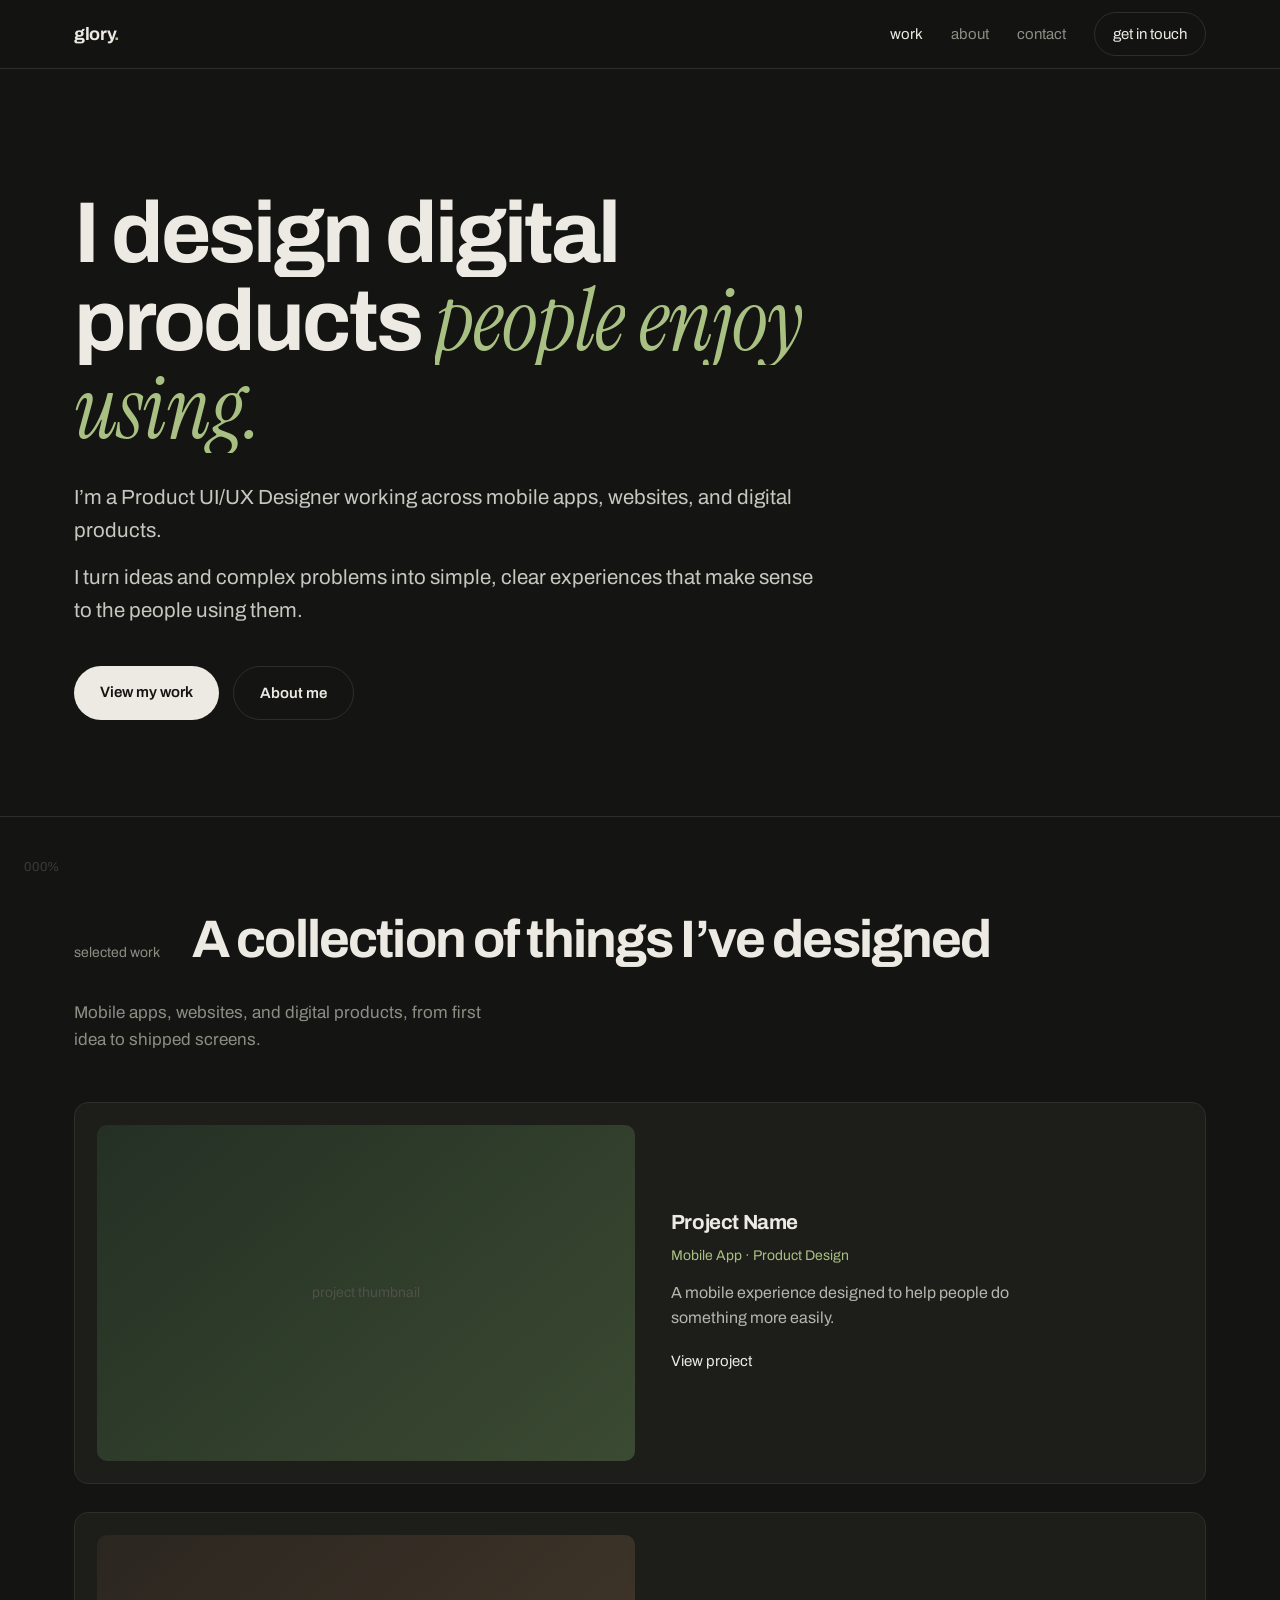
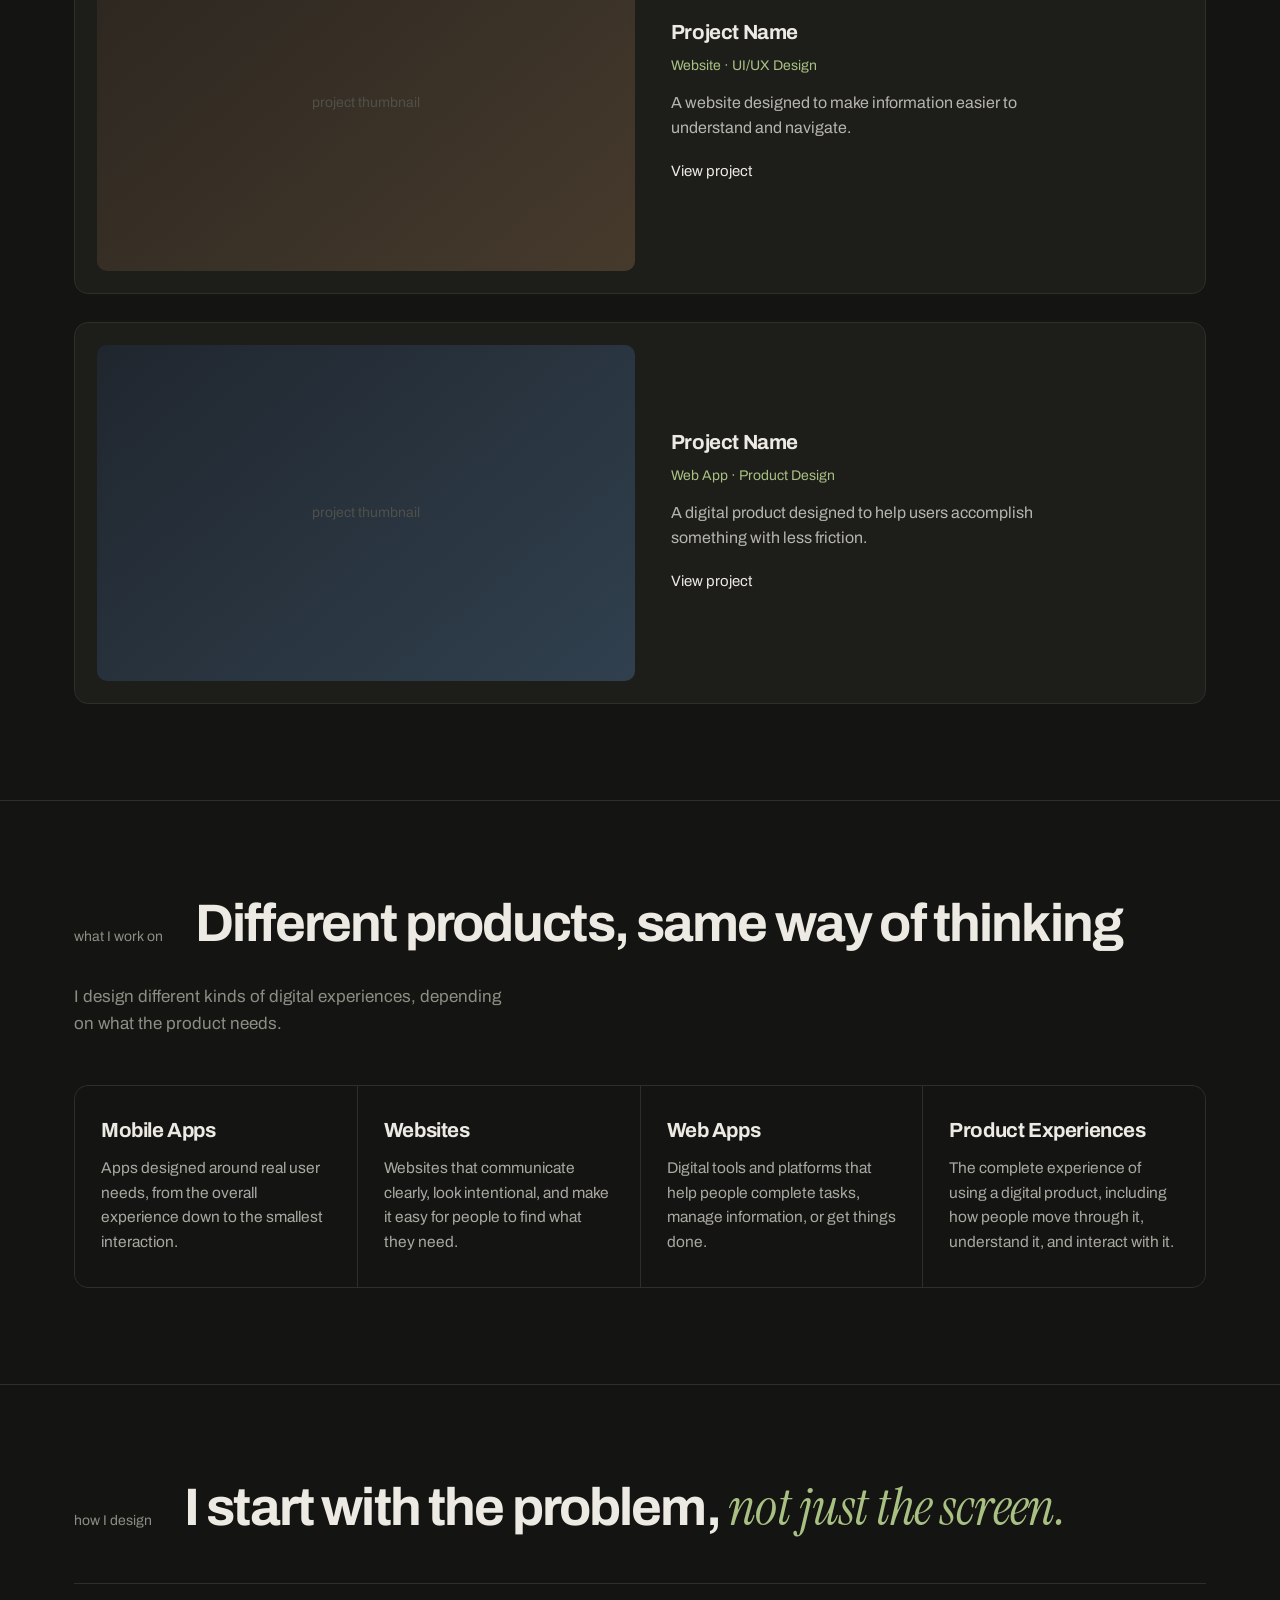
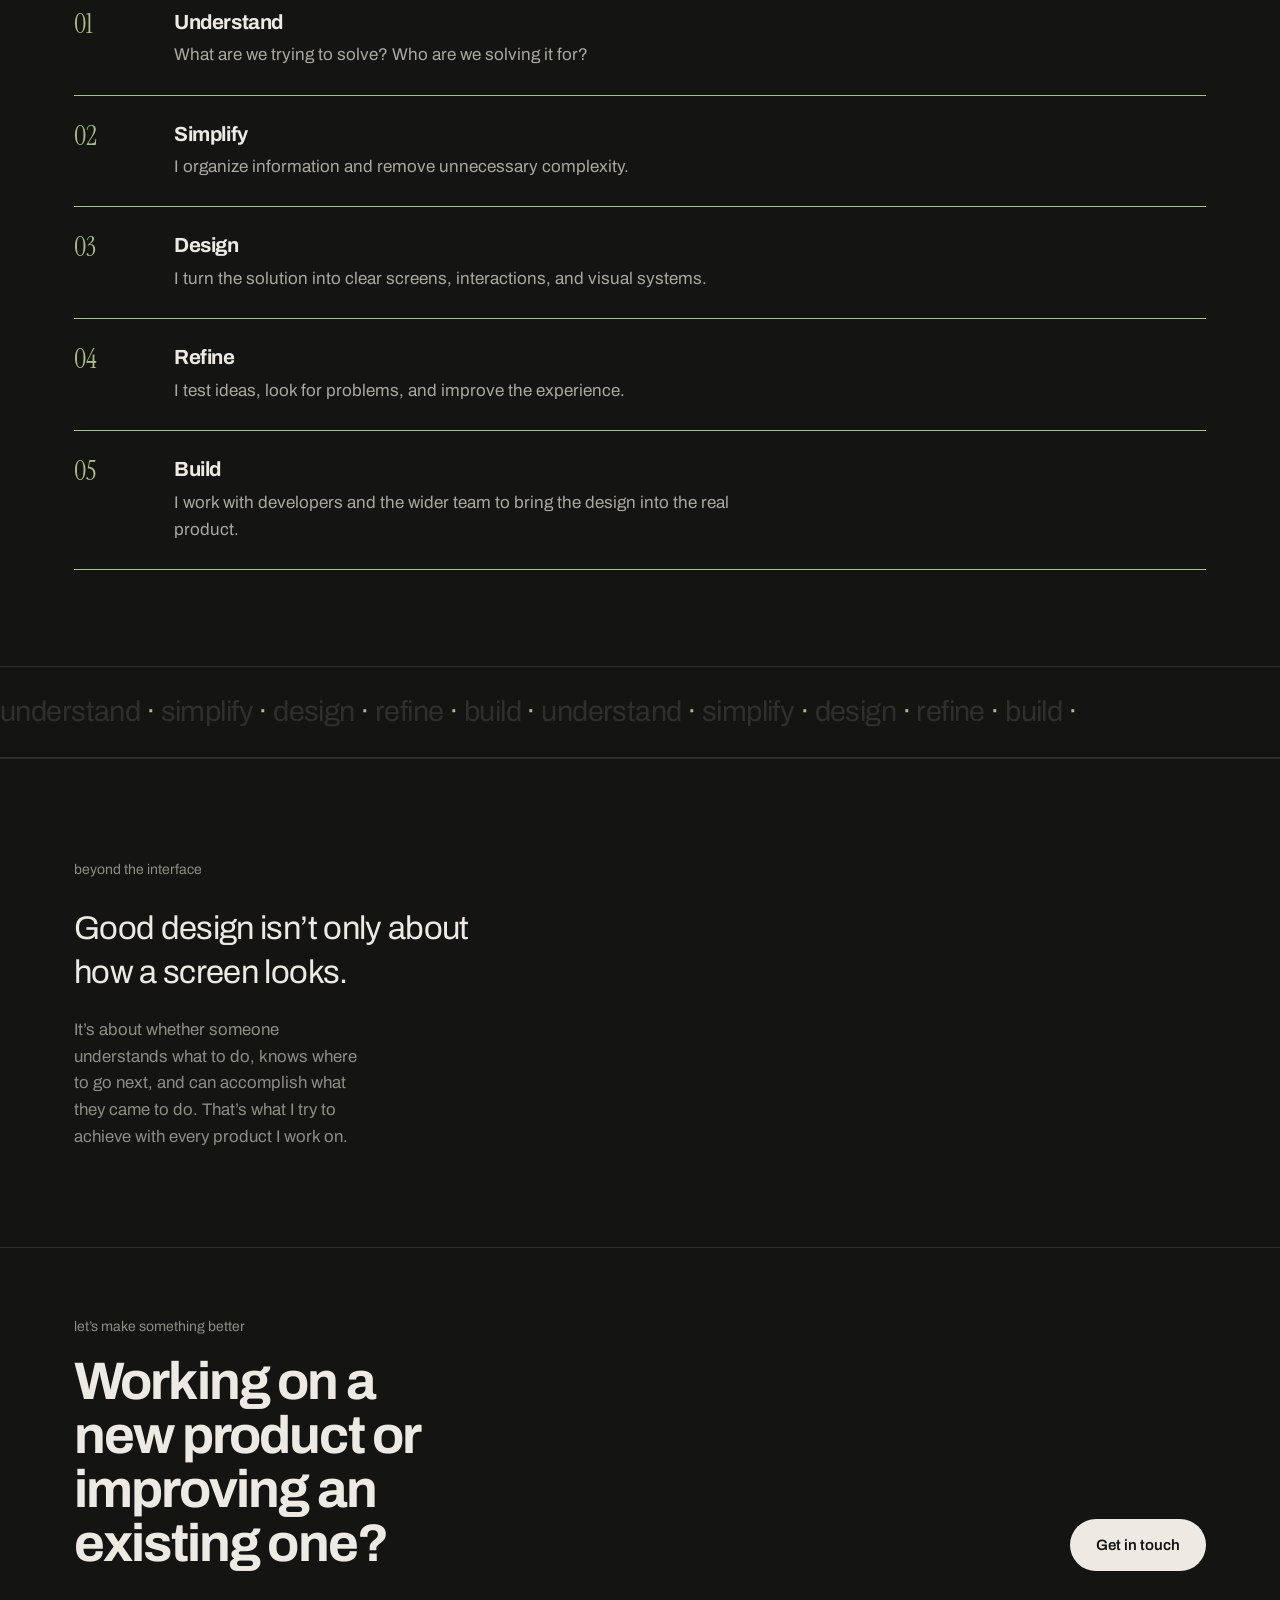
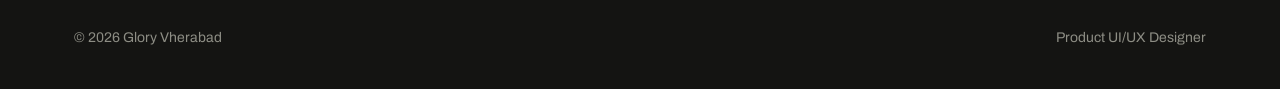
==== index.html @ 781a8ae0 "Draft" ====
<!DOCTYPE html>
<html lang="en">
<head>
<meta charset="utf-8">
<meta name="viewport" content="width=device-width, initial-scale=1">
<title>Glory Vherabad — Product UI/UX Designer</title>
<meta name="description" content="Product UI/UX Designer working across mobile apps, websites, and digital products.">
<link rel="preconnect" href="https://fonts.googleapis.com">
<link rel="preconnect" href="https://fonts.gstatic.com" crossorigin>
<link href="https://fonts.googleapis.com/css2?family=Archivo:wght@400;500;600;700&family=Instrument+Serif:ital@0;1&display=swap" rel="stylesheet">
<link rel="stylesheet" href="styles.css">
</head>
<body>
<div class="progress" id="progress"></div>
<div class="counter" id="counter" aria-hidden="true">000%</div>

<header>
  <div class="wrap nav">
    <a class="logo" href="index.html">glory<span>.</span></a>
    <button class="burger" id="burger" aria-label="Menu">☰</button>
    <nav class="nav-links" id="menu">
      <a href="index.html" aria-current="page">work</a>
      <a href="about.html">about</a>
      <a href="contact.html">contact</a>
      <a class="nav-cta" href="contact.html">get in touch</a>
    </nav>
  </div>
</header>

<main>
  <!-- HERO -->
  <section class="hero">
    <div class="wrap">
      <h1>I design digital products <span class="serif">people enjoy using.</span></h1>
      <p class="lead">I’m a Product UI/UX Designer working across mobile apps, websites, and digital products.</p>
      <p class="lead">I turn ideas and complex problems into simple, clear experiences that make sense to the people using them.</p>
      <div class="btns">
        <a class="btn" href="#work">View my work</a>
        <a class="btn ghost" href="about.html">About me</a>
      </div>
    </div>
  </section>

  <!-- WORK -->
  <section id="work">
    <div class="wrap">
      <div class="sec-head">
        <span class="mark">selected work</span>
        <h2>A collection of things I’ve designed</h2>
        <p>Mobile apps, websites, and digital products, from first idea to shipped screens.</p>
      </div>

      <div class="work">
        <article class="card">
          <div class="thumb one">project thumbnail</div>
          <div class="card-body">
            <h3>Project Name</h3>
            <div class="meta">Mobile App · Product Design</div>
            <p>A mobile experience designed to help people do something more easily.</p>
            <a class="more" href="#">View project</a>
          </div>
        </article>

        <article class="card">
          <div class="thumb two">project thumbnail</div>
          <div class="card-body">
            <h3>Project Name</h3>
            <div class="meta">Website · UI/UX Design</div>
            <p>A website designed to make information easier to understand and navigate.</p>
            <a class="more" href="#">View project</a>
          </div>
        </article>

        <article class="card">
          <div class="thumb three">project thumbnail</div>
          <div class="card-body">
            <h3>Project Name</h3>
            <div class="meta">Web App · Product Design</div>
            <p>A digital product designed to help users accomplish something with less friction.</p>
            <a class="more" href="#">View project</a>
          </div>
        </article>
      </div>
    </div>
  </section>

  <!-- WHAT I WORK ON -->
  <section>
    <div class="wrap">
      <div class="sec-head">
        <span class="mark">what I work on</span>
        <h2>Different products, same way of thinking</h2>
        <p>I design different kinds of digital experiences, depending on what the product needs.</p>
      </div>
      <div class="grid-4">
        <div class="cell">
          <h3>Mobile Apps</h3>
          <p>Apps designed around real user needs, from the overall experience down to the smallest interaction.</p>
        </div>
        <div class="cell">
          <h3>Websites</h3>
          <p>Websites that communicate clearly, look intentional, and make it easy for people to find what they need.</p>
        </div>
        <div class="cell">
          <h3>Web Apps</h3>
          <p>Digital tools and platforms that help people complete tasks, manage information, or get things done.</p>
        </div>
        <div class="cell">
          <h3>Product Experiences</h3>
          <p>The complete experience of using a digital product, including how people move through it, understand it, and interact with it.</p>
        </div>
      </div>
    </div>
  </section>

  <!-- PROCESS -->
  <section>
    <div class="wrap">
      <div class="sec-head">
        <span class="mark">how I design</span>
        <h2>I start with the problem, <span class="serif">not just the screen.</span></h2>
      </div>
      <div class="steps">
        <div class="step">
          <div class="n">01</div>
          <div><h3>Understand</h3><p>What are we trying to solve? Who are we solving it for?</p></div>
        </div>
        <div class="step">
          <div class="n">02</div>
          <div><h3>Simplify</h3><p>I organize information and remove unnecessary complexity.</p></div>
        </div>
        <div class="step">
          <div class="n">03</div>
          <div><h3>Design</h3><p>I turn the solution into clear screens, interactions, and visual systems.</p></div>
        </div>
        <div class="step">
          <div class="n">04</div>
          <div><h3>Refine</h3><p>I test ideas, look for problems, and improve the experience.</p></div>
        </div>
        <div class="step">
          <div class="n">05</div>
          <div><h3>Build</h3><p>I work with developers and the wider team to bring the design into the real product.</p></div>
        </div>
      </div>
    </div>
  </section>

  <div class="marquee" aria-hidden="true">
    <div>understand <span>·</span> simplify <span>·</span> design <span>·</span> refine <span>·</span> build <span>·</span> understand <span>·</span> simplify <span>·</span> design <span>·</span> refine <span>·</span> build <span>·</span> </div>
  </div>

  <!-- STATEMENT -->
  <section class="statement">
    <div class="wrap">
      <span class="mark">beyond the interface</span>
      <p style="margin-top:24px">Good design isn’t only about how a screen looks.</p>
      <p class="dim" style="font-size:1.05rem;line-height:1.6;letter-spacing:0">It’s about whether someone understands what to do, knows where to go next, and can accomplish what they came to do. That’s what I try to achieve with every product I work on.</p>
    </div>
  </section>
</main>

<footer>
  <div class="wrap">
    <div class="foot-top">
      <div>
        <span class="mark">let’s make something better</span>
        <h2 style="margin-top:16px">Working on a new product or improving an existing one?</h2>
      </div>
      <a class="btn" href="contact.html">Get in touch</a>
    </div>
    <div class="foot-bottom">
      <span>© <span id="yr"></span> Glory Vherabad</span>
      <span>Product UI/UX Designer</span>
    </div>
  </div>
</footer>

<script src="script.js"></script>
</body>
</html>
---- styles.css ----
/* ===== Glory Vherabad — portfolio ===== */
:root{
  --ink:#141412;
  --ink-2:#1d1d1a;
  --line:#2e2e2a;
  --paper:#ECEAE3;
  --muted:#8d8d84;
  --matcha:#A9C083;
  --crema:#C9A27A;
  --max:1180px;
  --r:14px;
}

*{box-sizing:border-box;margin:0;padding:0}
html{scroll-behavior:smooth}
body{
  background:var(--ink);
  color:var(--paper);
  font-family:"Archivo",system-ui,-apple-system,sans-serif;
  font-size:17px;
  line-height:1.6;
  -webkit-font-smoothing:antialiased;
  overflow-x:hidden;
}
a{color:inherit;text-decoration:none}
img{max-width:100%;display:block}
::selection{background:var(--matcha);color:var(--ink)}

.wrap{width:100%;max-width:var(--max);margin:0 auto;padding:0 24px}

/* ---- progress bar ---- */
.progress{position:fixed;top:0;left:0;height:2px;width:0;background:var(--matcha);z-index:120}

/* ---- header ---- */
header{
  position:sticky;top:0;z-index:100;
  backdrop-filter:blur(14px);
  background:rgba(20,20,18,.78);
  border-bottom:1px solid var(--line);
}
.nav{display:flex;align-items:center;justify-content:space-between;height:68px}
.logo{font-weight:700;letter-spacing:-.02em;font-size:18px}
.logo span{color:var(--matcha)}
.nav-links{display:flex;align-items:center;gap:28px;font-size:15px;color:var(--muted)}
.nav-links a{transition:color .2s}
.nav-links a:hover,.nav-links a[aria-current="page"]{color:var(--paper)}
.nav-cta{
  border:1px solid var(--line);border-radius:999px;padding:9px 18px;
  color:var(--paper);transition:background .2s,border-color .2s
}
.nav-cta:hover{background:var(--matcha);border-color:var(--matcha);color:var(--ink)}
.burger{display:none;background:none;border:0;color:var(--paper);font-size:22px;cursor:pointer}

/* ---- type ---- */
h1,h2,h3{font-weight:700;letter-spacing:-.035em;line-height:1.02}
h1{font-size:clamp(2.6rem,7.4vw,5.4rem)}
h2{font-size:clamp(2rem,4.6vw,3.3rem)}
h3{font-size:1.28rem;letter-spacing:-.02em;line-height:1.25}
.serif{font-family:"Instrument Serif",Georgia,serif;font-style:italic;font-weight:400;letter-spacing:-.01em;color:var(--matcha)}
.lead{font-size:clamp(1.05rem,1.9vw,1.28rem);color:#c8c7bf;max-width:62ch}
.tag{font-size:14px;color:var(--muted)}

/* ---- sections ---- */
section{padding:96px 0;border-top:1px solid var(--line)}
section:first-of-type{border-top:0}
.sec-head{display:flex;gap:32px;align-items:baseline;flex-wrap:wrap;margin-bottom:48px}
.sec-head p{color:var(--muted);max-width:44ch}
.mark{color:var(--muted);font-size:14px;flex:0 0 auto}

/* ---- hero ---- */
.hero{padding:120px 0 96px}
.hero h1{max-width:16ch}
.hero .lead{margin-top:28px}
.hero .lead + .lead{margin-top:14px}
.btns{display:flex;gap:14px;flex-wrap:wrap;margin-top:40px}
.btn{
  display:inline-block;padding:14px 26px;border-radius:999px;
  background:var(--paper);color:var(--ink);font-weight:600;font-size:15px;
  transition:transform .18s,background .2s
}
.btn:hover{transform:translateY(-2px);background:var(--matcha)}
.btn.ghost{background:transparent;color:var(--paper);border:1px solid var(--line)}
.btn.ghost:hover{border-color:var(--paper);background:transparent}

/* ---- work ---- */
.work{display:grid;gap:28px}
.card{
  display:grid;grid-template-columns:minmax(0,1.05fr) minmax(0,1fr);
  gap:36px;align-items:center;
  border:1px solid var(--line);border-radius:var(--r);
  padding:22px;background:var(--ink-2);
  transition:border-color .25s
}
.card:hover{border-color:#494941}
.thumb{
  aspect-ratio:16/10;border-radius:10px;overflow:hidden;
  background:linear-gradient(135deg,#232320,#31312b);
  display:flex;align-items:center;justify-content:center;
  color:#50504a;font-size:14px;position:relative
}
.thumb.one{background:linear-gradient(140deg,#243024,#3b4a32)}
.thumb.two{background:linear-gradient(140deg,#2b2620,#463a2c)}
.thumb.three{background:linear-gradient(140deg,#20262e,#30404e)}
.card-body{padding:8px 10px 8px 0}
.meta{color:var(--matcha);font-size:14px;margin:10px 0 12px}
.card-body p{color:#b6b5ad;font-size:16px;max-width:46ch}
.more{display:inline-block;margin-top:18px;font-size:15px;border-bottom:1px solid var(--line);padding-bottom:3px}
.more:hover{border-color:var(--matcha);color:var(--matcha)}

/* ---- grid of services ---- */
.grid-4{display:grid;grid-template-columns:repeat(4,1fr);gap:1px;background:var(--line);border:1px solid var(--line);border-radius:var(--r);overflow:hidden}
.cell{background:var(--ink);padding:32px 26px}
.cell h3{margin-bottom:12px}
.cell p{color:#a9a8a0;font-size:15.5px}

/* ---- process ---- */
.steps{border-top:1px solid var(--line)}
.step{display:grid;grid-template-columns:76px 1fr;gap:24px;padding:26px 0;border-bottom:1px solid var(--line);align-items:start}
.step .n{font-family:"Instrument Serif",serif;font-size:1.7rem;color:var(--matcha);line-height:1}
.step p{color:#a9a8a0;margin-top:6px;max-width:58ch}

/* ---- statement ---- */
.statement p{font-size:clamp(1.3rem,3vw,2.05rem);line-height:1.35;letter-spacing:-.02em;max-width:22ch}
.statement .dim{color:var(--muted);max-width:30ch;margin-top:22px}

/* ---- marquee ---- */
.marquee{overflow:hidden;border-top:1px solid var(--line);border-bottom:1px solid var(--line);padding:22px 0;white-space:nowrap}
.marquee div{display:inline-block;animation:slide 26s linear infinite;font-size:clamp(1.1rem,2.6vw,1.8rem);letter-spacing:-.02em;color:#2f2f2b}
.marquee span{color:var(--matcha)}
@keyframes slide{to{transform:translateX(-50%)}}

/* ---- story ---- */
.story{display:grid;grid-template-columns:minmax(0,.85fr) minmax(0,1.15fr);gap:56px}
.story p{color:#b6b5ad;margin-bottom:18px;max-width:62ch}

/* ---- contact / form ---- */
.form{display:grid;gap:18px;max-width:560px}
label{display:block;font-size:14px;color:var(--muted);margin-bottom:8px}
input,textarea{
  width:100%;background:var(--ink-2);border:1px solid var(--line);border-radius:10px;
  padding:14px 16px;color:var(--paper);font:inherit;font-size:16px;transition:border-color .2s
}
input:focus,textarea:focus{outline:none;border-color:var(--matcha)}
textarea{min-height:150px;resize:vertical}
.form .btn{border:0;cursor:pointer;justify-self:start;font-family:inherit}
.note{font-size:14px;color:var(--muted)}
.status{font-size:15px;color:var(--matcha);min-height:22px}
.contact-split{display:grid;grid-template-columns:minmax(0,1fr) minmax(0,1fr);gap:56px;align-items:start}
.links{display:grid;gap:14px;margin-top:26px}
.links a{border-bottom:1px solid var(--line);padding-bottom:10px;color:#c8c7bf}
.links a:hover{color:var(--matcha)}

/* ---- footer ---- */
footer{border-top:1px solid var(--line);padding:64px 0 40px}
.foot-top{display:flex;justify-content:space-between;gap:32px;flex-wrap:wrap;align-items:flex-end}
.foot-top h2{max-width:12ch}
.foot-bottom{display:flex;justify-content:space-between;gap:20px;flex-wrap:wrap;margin-top:56px;color:var(--muted);font-size:14px}

/* ---- responsive ---- */
@media(max-width:900px){
  .grid-4{grid-template-columns:repeat(2,1fr)}
  .card{grid-template-columns:1fr;gap:20px}
  .story,.contact-split{grid-template-columns:1fr;gap:32px}
}
@media(max-width:680px){
  section{padding:72px 0}
  .hero{padding:80px 0 64px}
  .grid-4{grid-template-columns:1fr}
  .burger{display:block}
  .nav-links{
    position:absolute;top:68px;left:0;right:0;display:none;flex-direction:column;
    align-items:flex-start;gap:0;background:var(--ink);border-bottom:1px solid var(--line)
  }
  .nav-links.open{display:flex}
  .nav-links a{width:100%;padding:16px 24px;border-top:1px solid var(--line)}
  .nav-cta{border:0;border-radius:0}
  .step{grid-template-columns:52px 1fr;gap:14px}
}
@media(prefers-reduced-motion:reduce){
  *{animation:none!important;transition:none!important}
  html{scroll-behavior:auto}
}

/* ===== MOTION ===== */

/* scroll percentage counter (bottom-left, like the reference) */
.counter{
  position:fixed;left:24px;bottom:22px;z-index:110;
  font-size:13px;letter-spacing:.06em;color:#3b3b36;
  font-variant-numeric:tabular-nums;pointer-events:none;
  transition:color .3s
}
.counter.lit{color:var(--matcha)}

/* page-load sequence */
.rise{opacity:0;transform:translateY(18px)}
.loaded .rise{
  opacity:1;transform:none;
  transition:opacity .7s cubic-bezier(.2,.7,.2,1),transform .7s cubic-bezier(.2,.7,.2,1)
}
.loaded .rise:nth-child(1){transition-delay:.05s}
.loaded .rise:nth-child(2){transition-delay:.14s}
.loaded .rise:nth-child(3){transition-delay:.23s}
.loaded .rise:nth-child(4){transition-delay:.32s}
.loaded .rise:nth-child(5){transition-delay:.41s}

/* headline word reveal */
.hero h1 .w{display:inline-block;overflow:hidden;vertical-align:bottom}
.hero h1 .w i{display:inline-block;font-style:inherit;transform:translateY(105%);transition:transform .8s cubic-bezier(.2,.75,.2,1)}
.loaded .hero h1 .w i{transform:none}

/* scroll reveals */
.reveal{opacity:0;transform:translateY(22px);transition:opacity .65s ease,transform .65s cubic-bezier(.2,.7,.2,1)}
.reveal.in{opacity:1;transform:none}
.work .card.reveal:nth-child(2){transition-delay:.08s}
.work .card.reveal:nth-child(3){transition-delay:.16s}
.grid-4 .cell.reveal:nth-child(2){transition-delay:.07s}
.grid-4 .cell.reveal:nth-child(3){transition-delay:.14s}
.grid-4 .cell.reveal:nth-child(4){transition-delay:.21s}

/* step rows: line draw + number lift */
.step{position:relative;transition:padding-left .35s ease}
.step::after{
  content:"";position:absolute;left:0;bottom:-1px;height:1px;width:0;
  background:var(--matcha);transition:width .9s cubic-bezier(.2,.7,.2,1)
}
.step.in::after{width:100%}
.step .n{transition:transform .4s ease,color .3s ease}
.step:hover{padding-left:10px}
.step:hover .n{transform:translateY(-3px)}

/* thumbnails: slow drift + hover zoom */
.thumb{transition:transform .6s cubic-bezier(.2,.7,.2,1)}
.card:hover .thumb{transform:scale(1.02)}
.thumb::after{
  content:"";position:absolute;inset:0;
  background:radial-gradient(120% 90% at 20% 10%,rgba(169,192,131,.16),transparent 60%);
  opacity:0;transition:opacity .5s
}
.card:hover .thumb::after{opacity:1}

/* link underline sweep */
.more{position:relative;border-bottom:0}
.more::after{
  content:"";position:absolute;left:0;bottom:-3px;height:1px;width:100%;
  background:var(--matcha);transform:scaleX(0);transform-origin:right;
  transition:transform .45s cubic-bezier(.2,.7,.2,1)
}
.more:hover::after{transform:scaleX(1);transform-origin:left}

/* marquee reacts to scroll direction */
.marquee div{will-change:transform}

/* statement lines fade in one by one */
.statement .line{opacity:0;transform:translateY(14px);transition:opacity .7s ease,transform .7s ease}
.statement .line.in{opacity:1;transform:none}
.statement .line:nth-child(2){transition-delay:.15s}

/* focus visibility kept intact */
a:focus-visible,button:focus-visible,input:focus-visible,textarea:focus-visible{
  outline:2px solid var(--matcha);outline-offset:3px
}

@media(prefers-reduced-motion:reduce){
  .rise,.reveal,.statement .line{opacity:1!important;transform:none!important}
  .hero h1 .w i{transform:none!important}
  .step::after{width:100%!important}
  .counter{display:none}
}
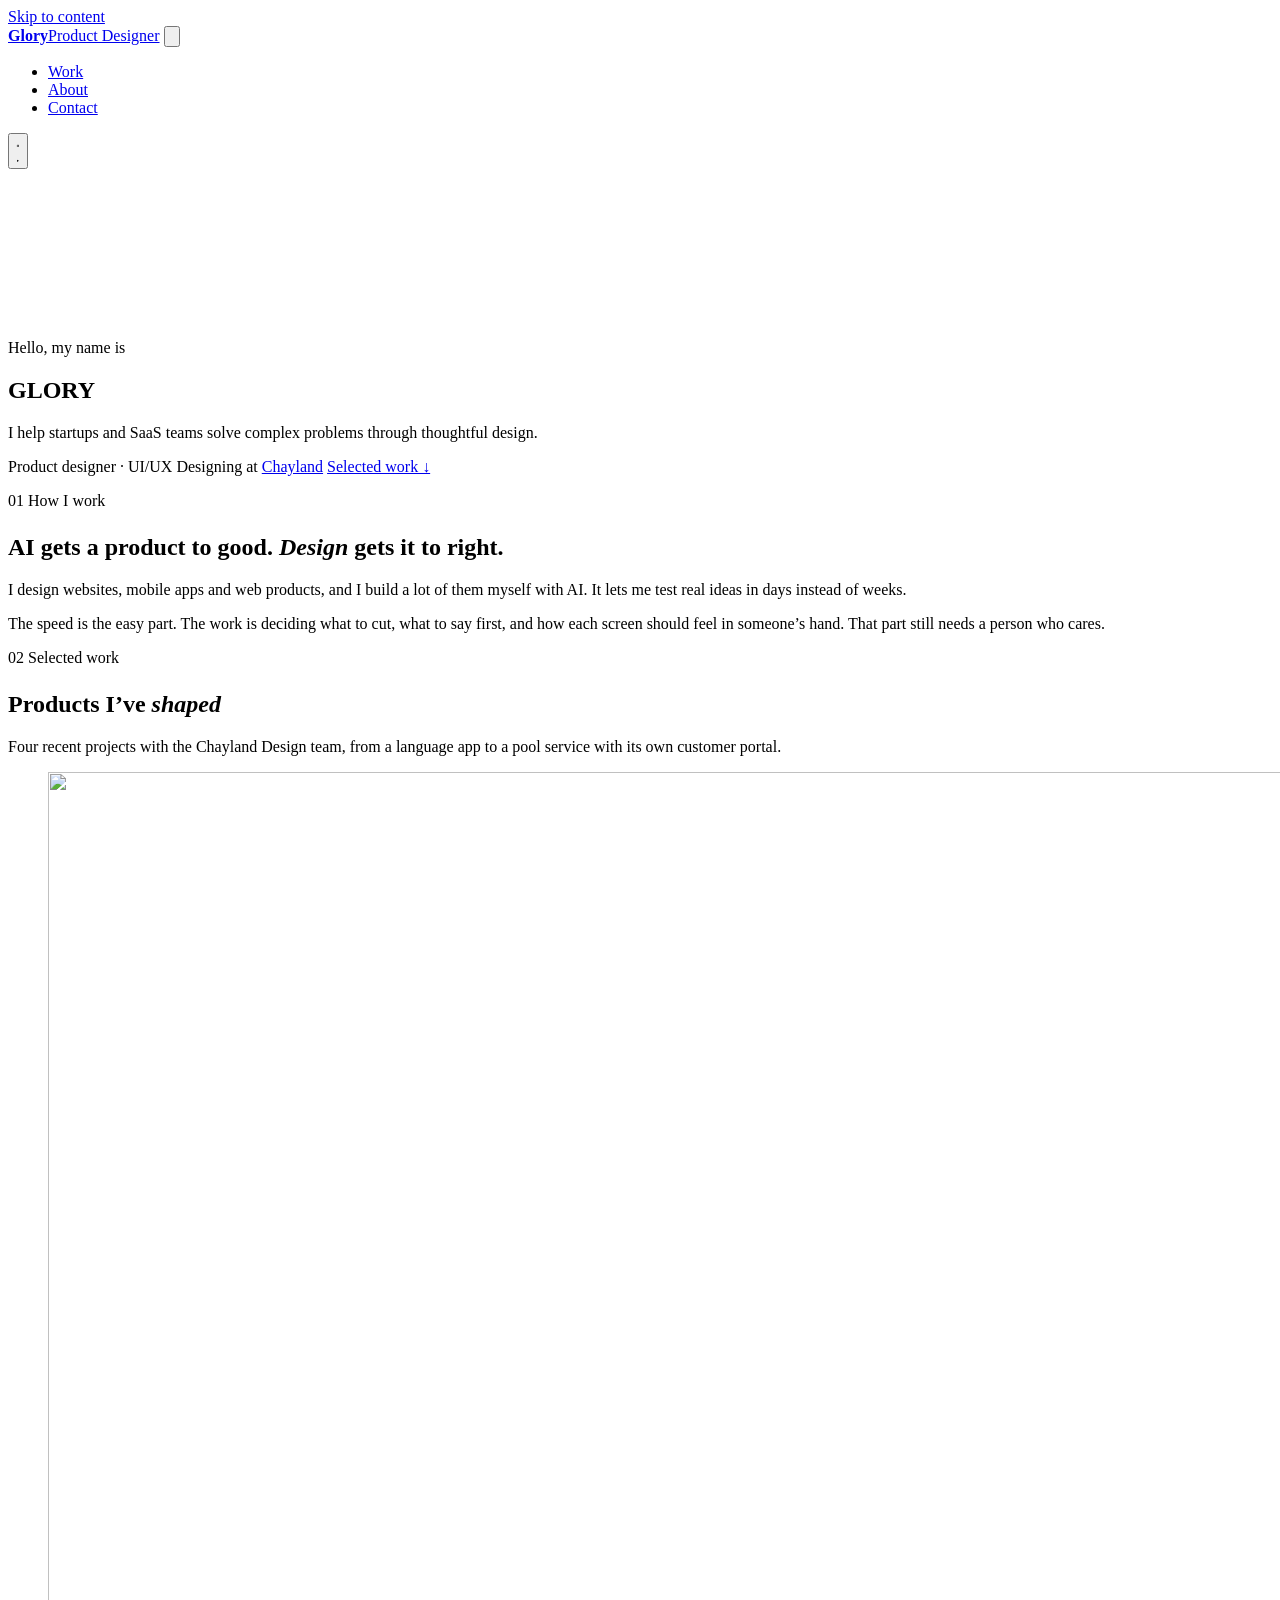
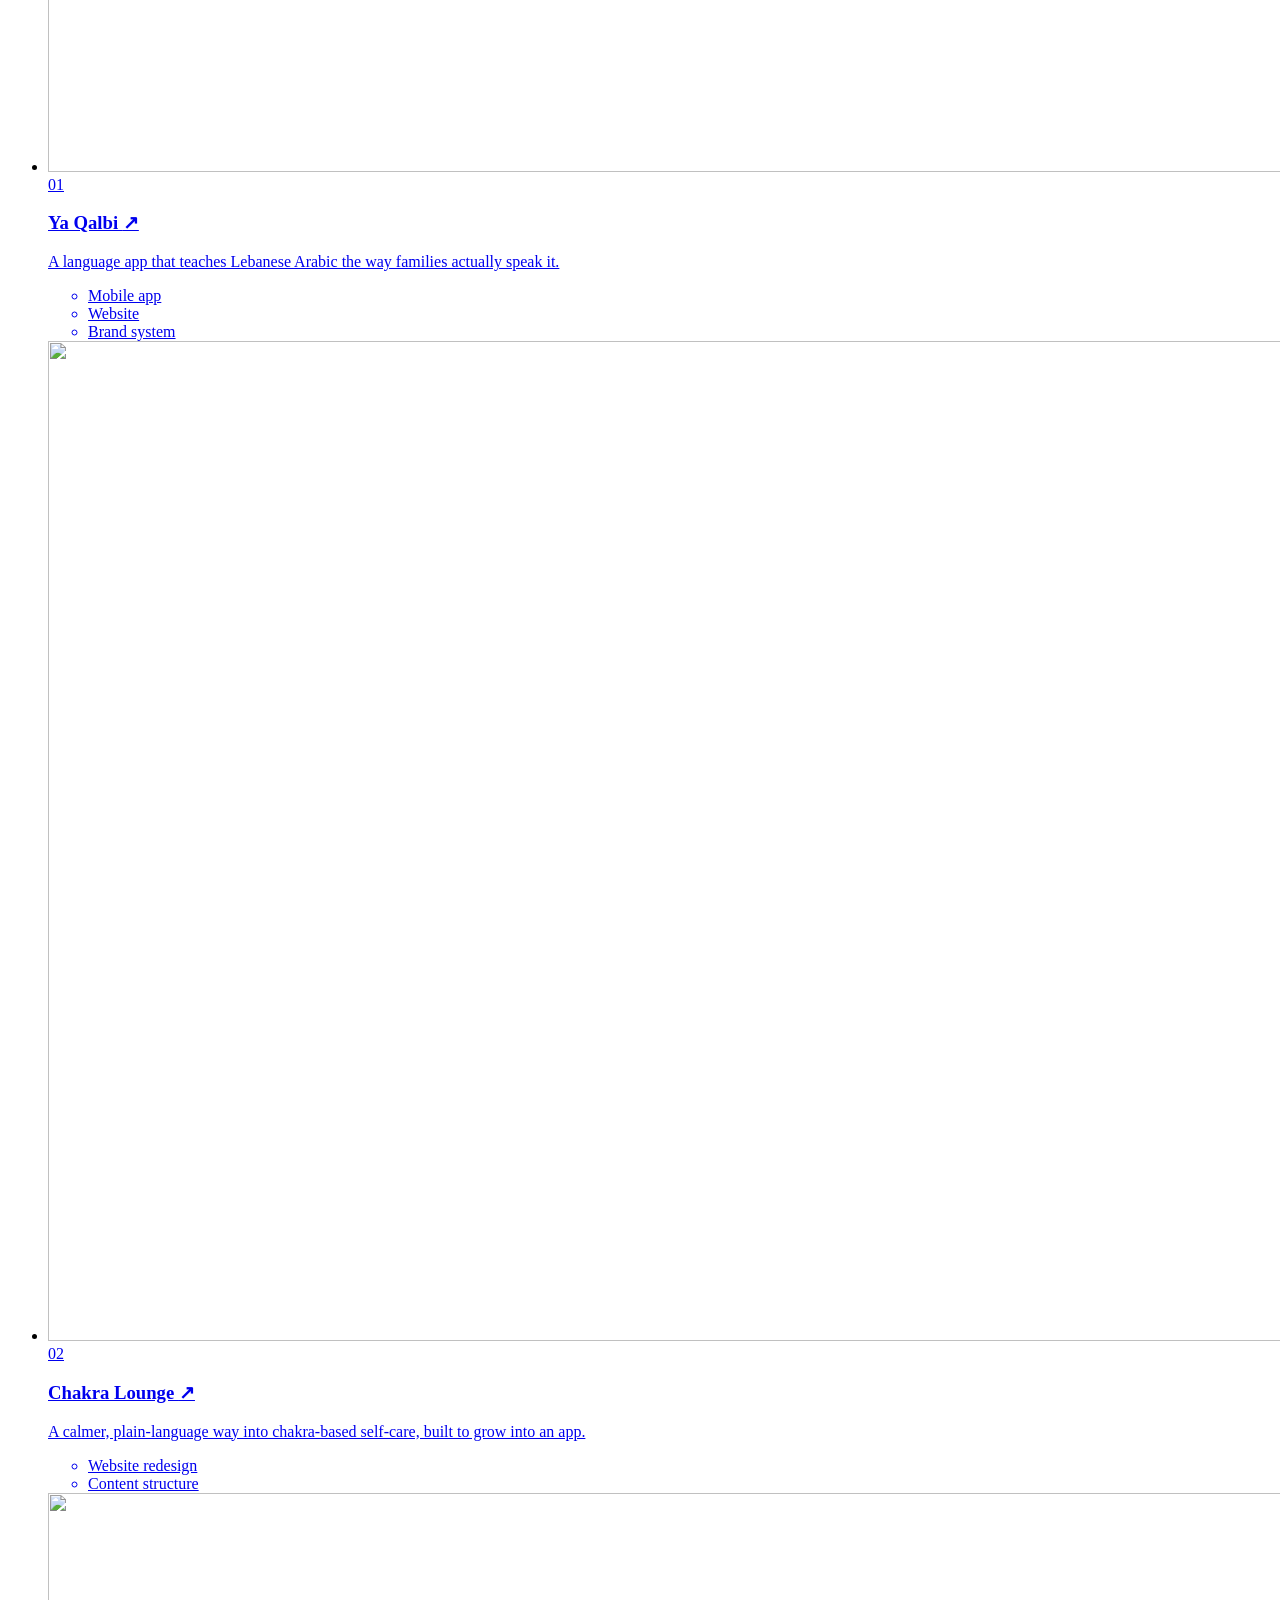
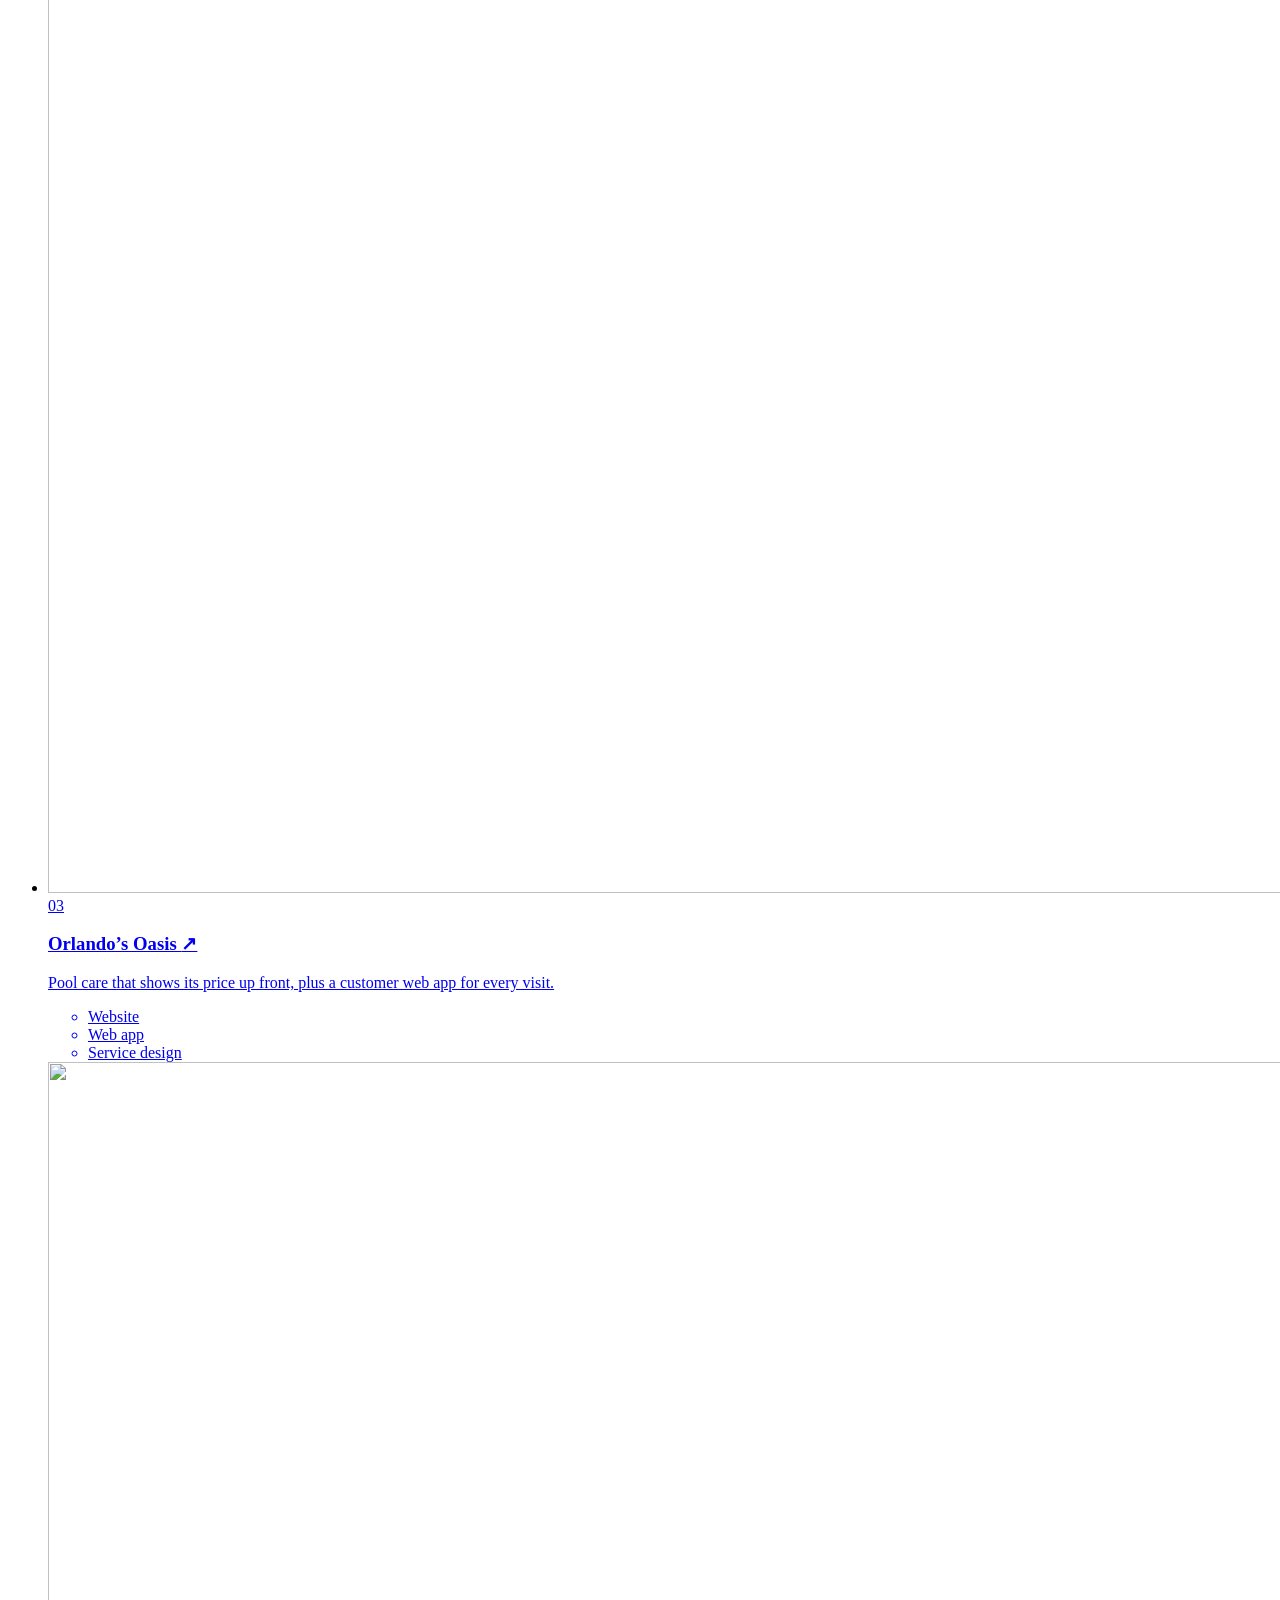
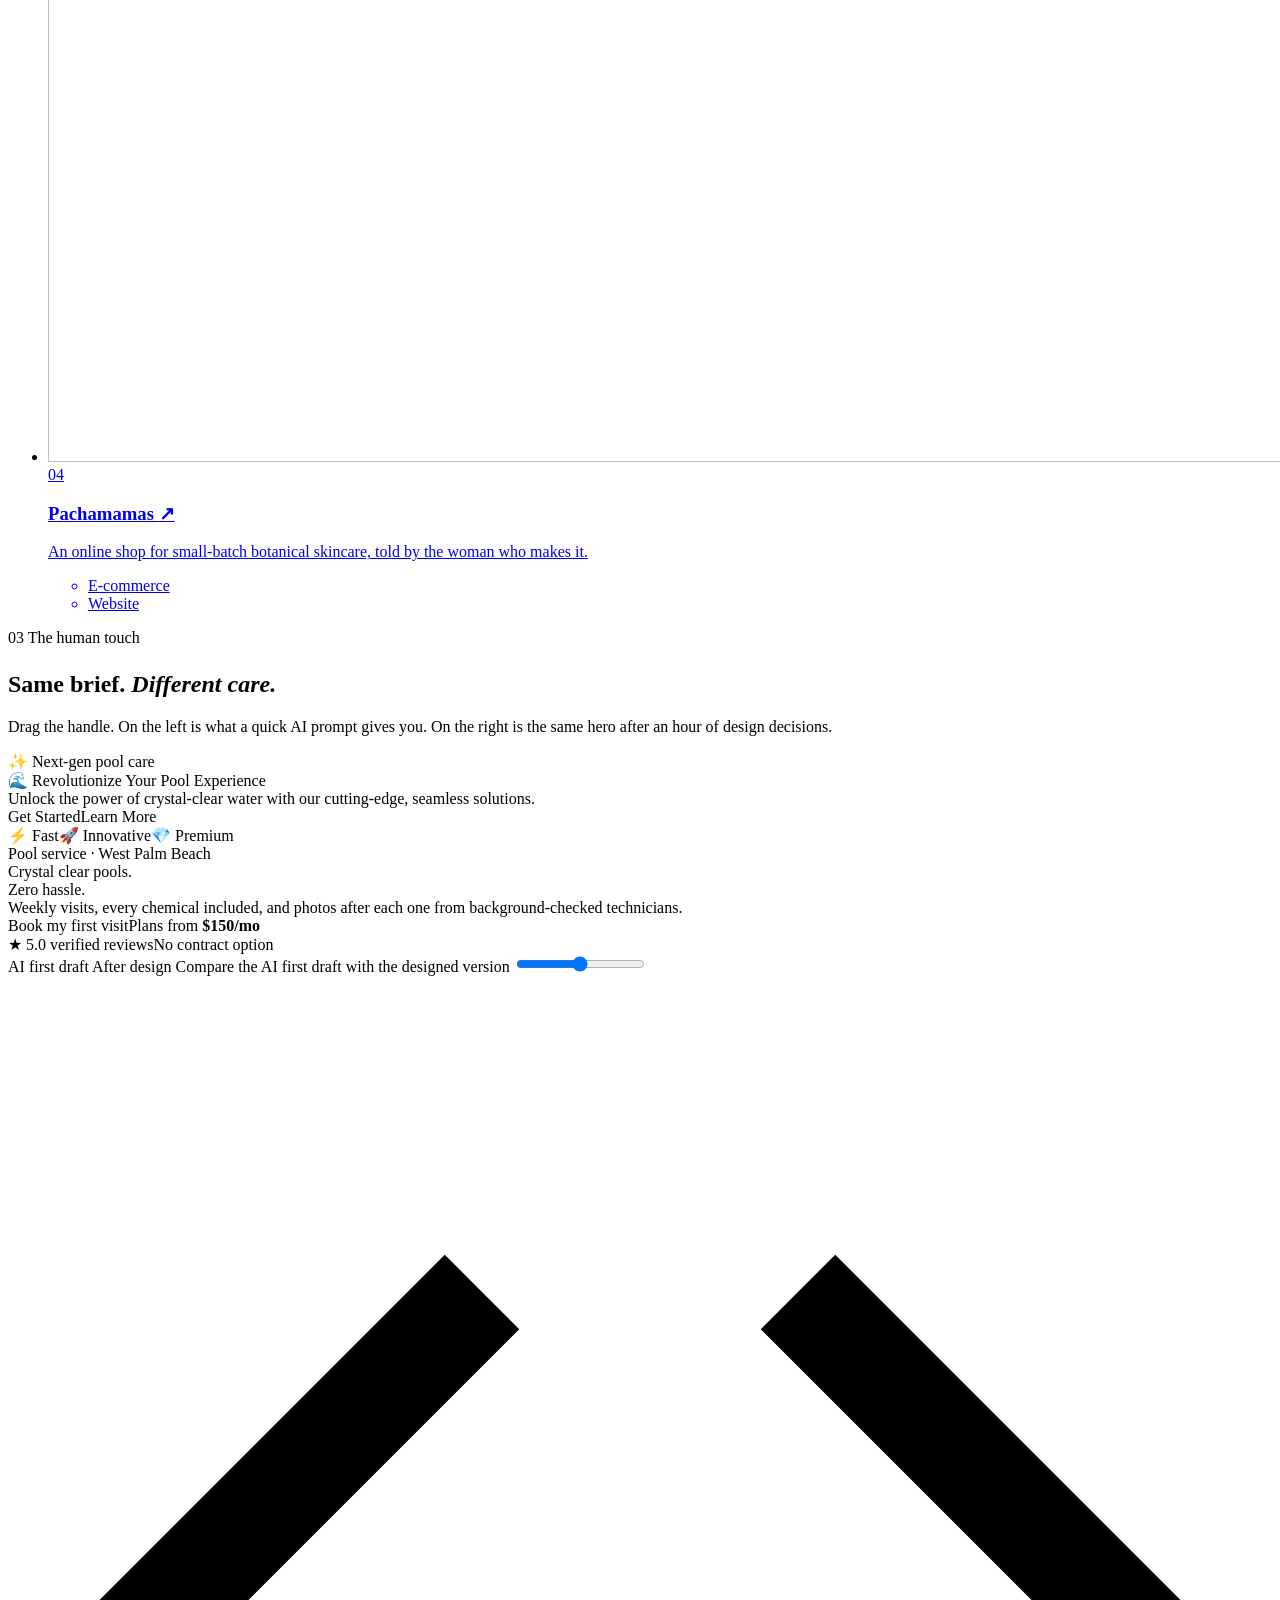
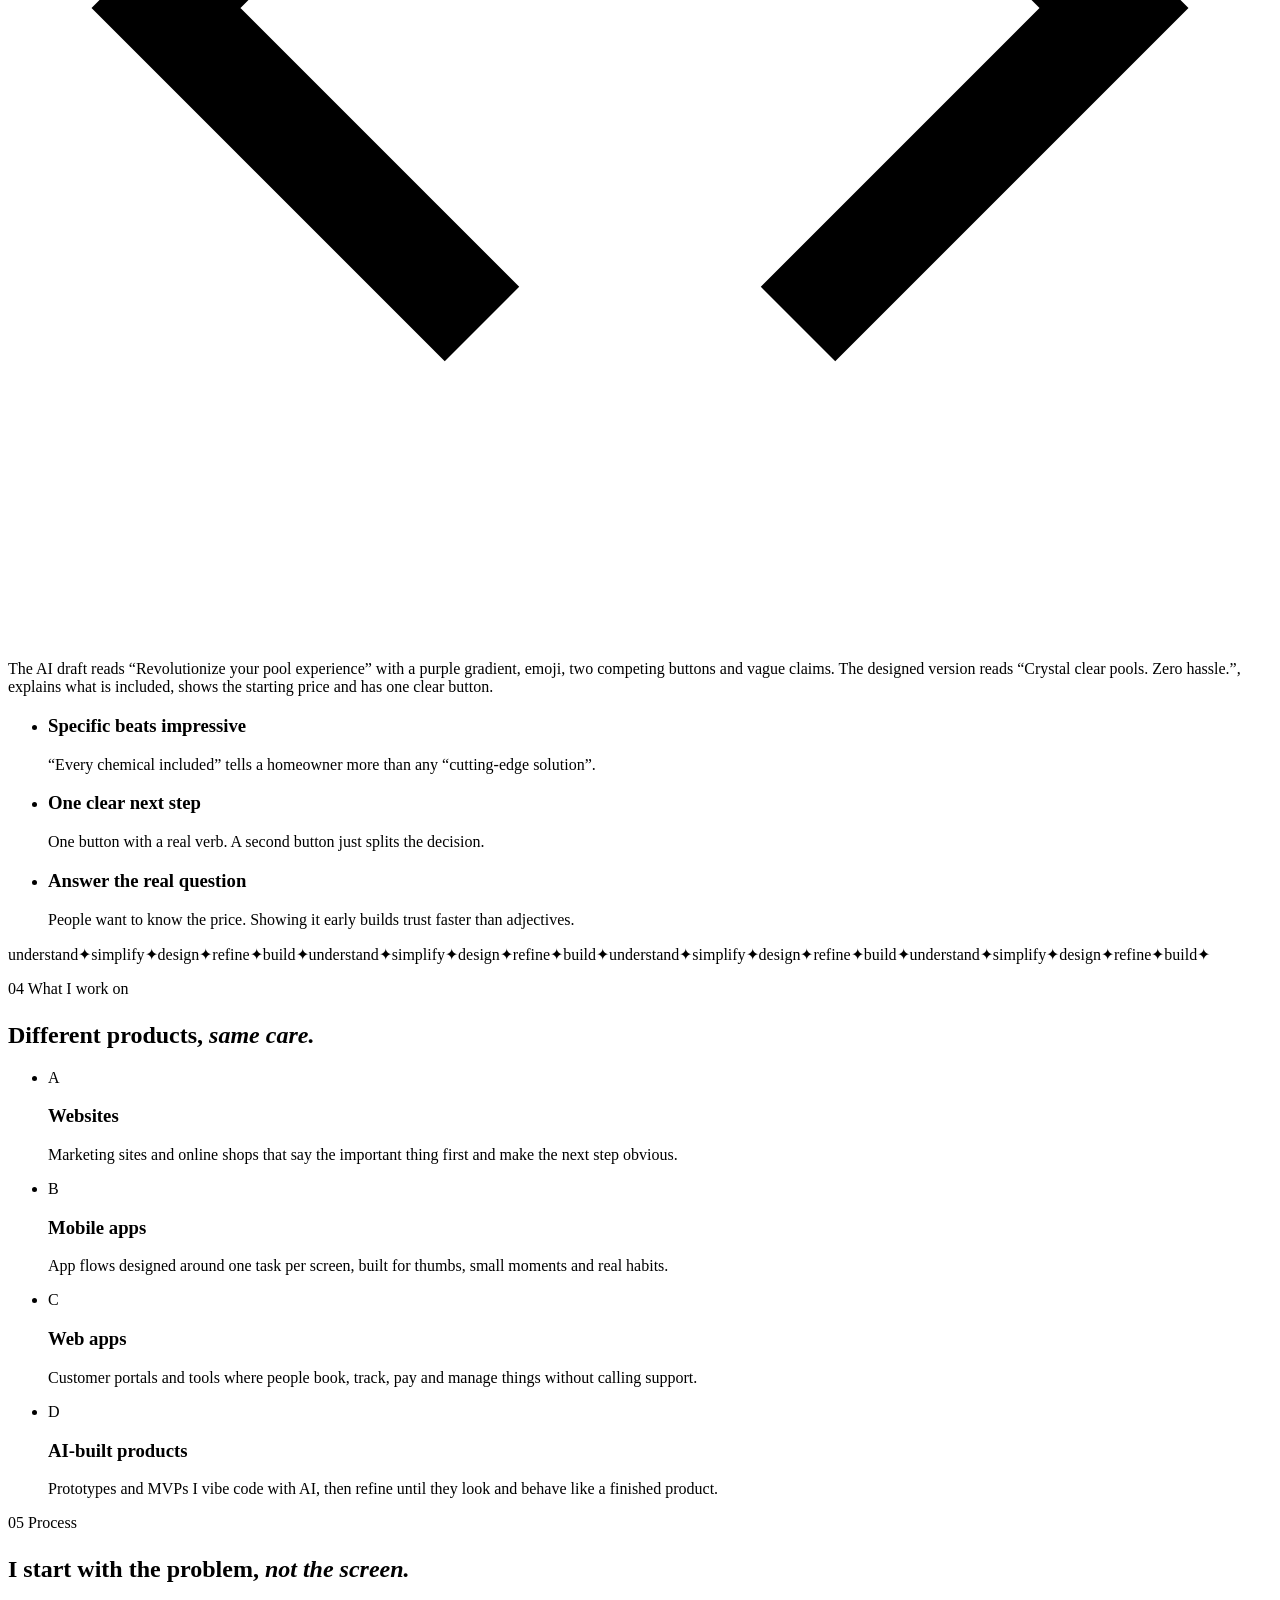
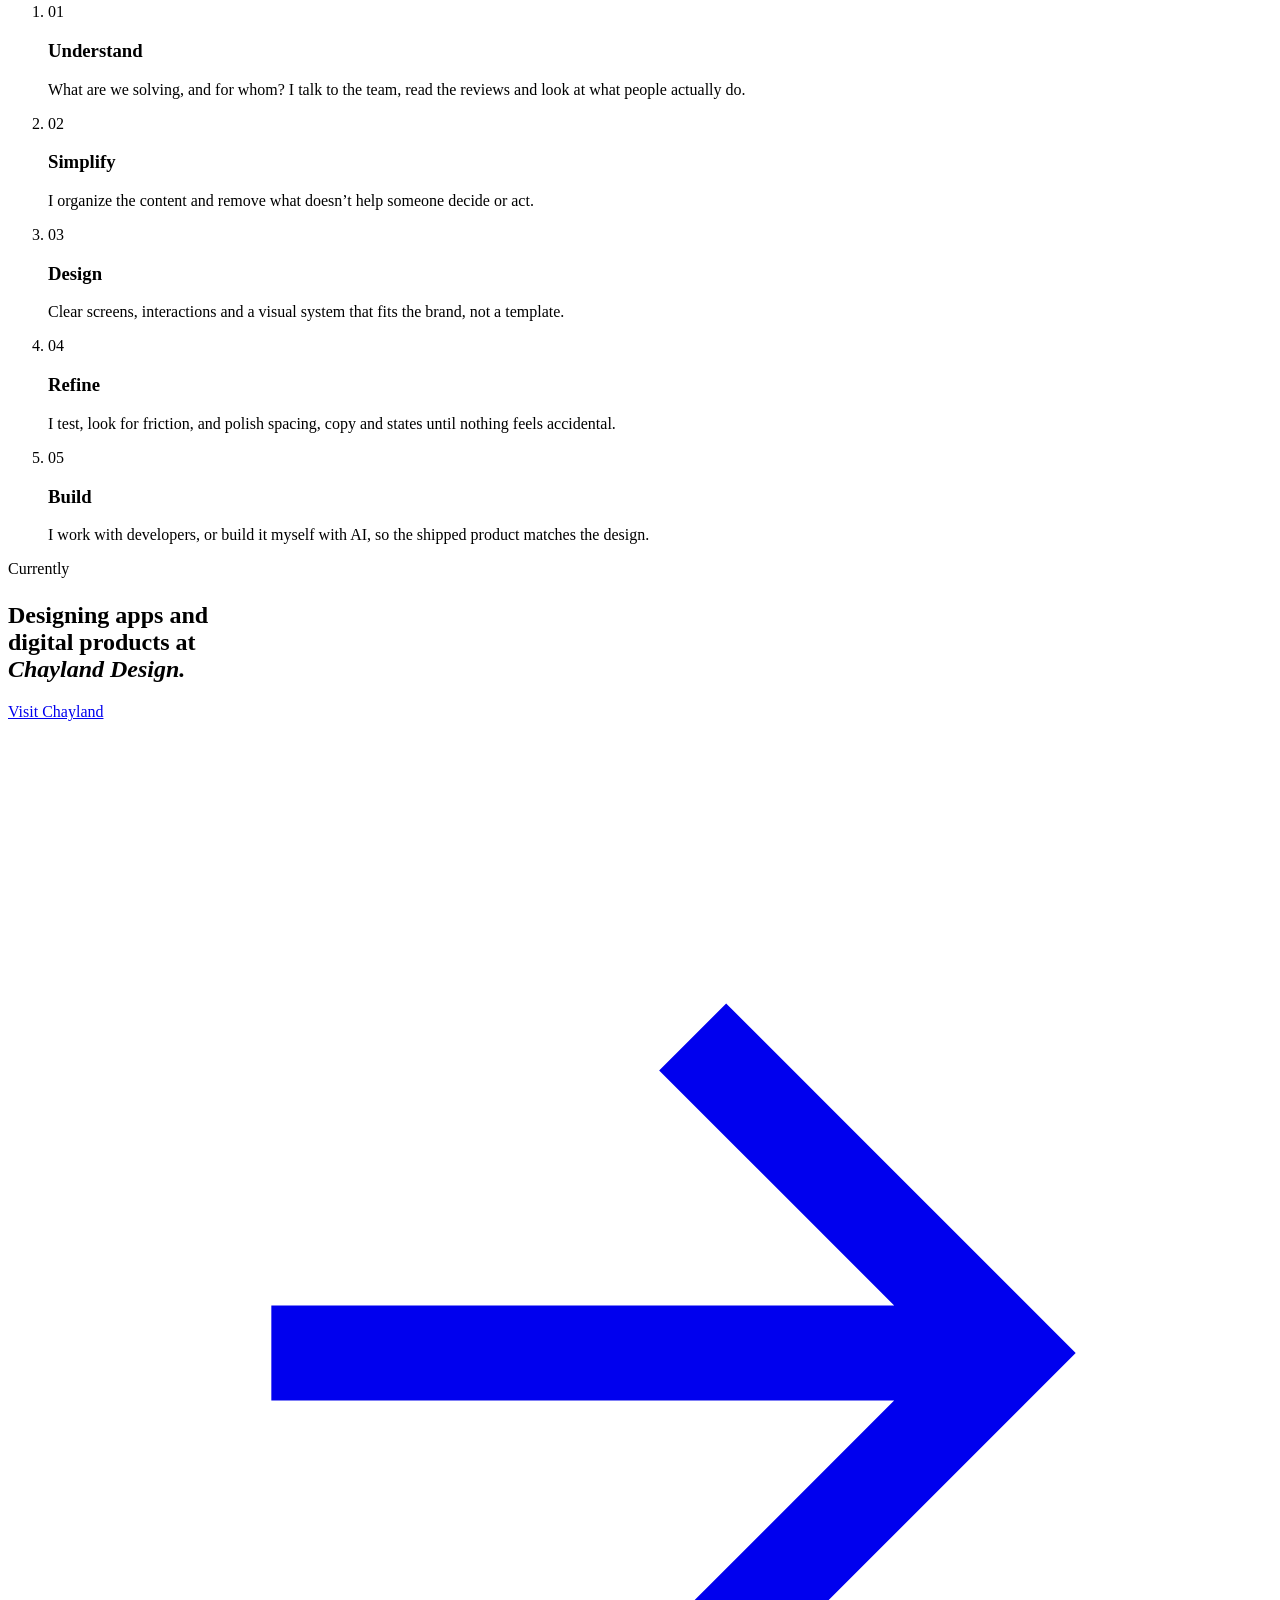
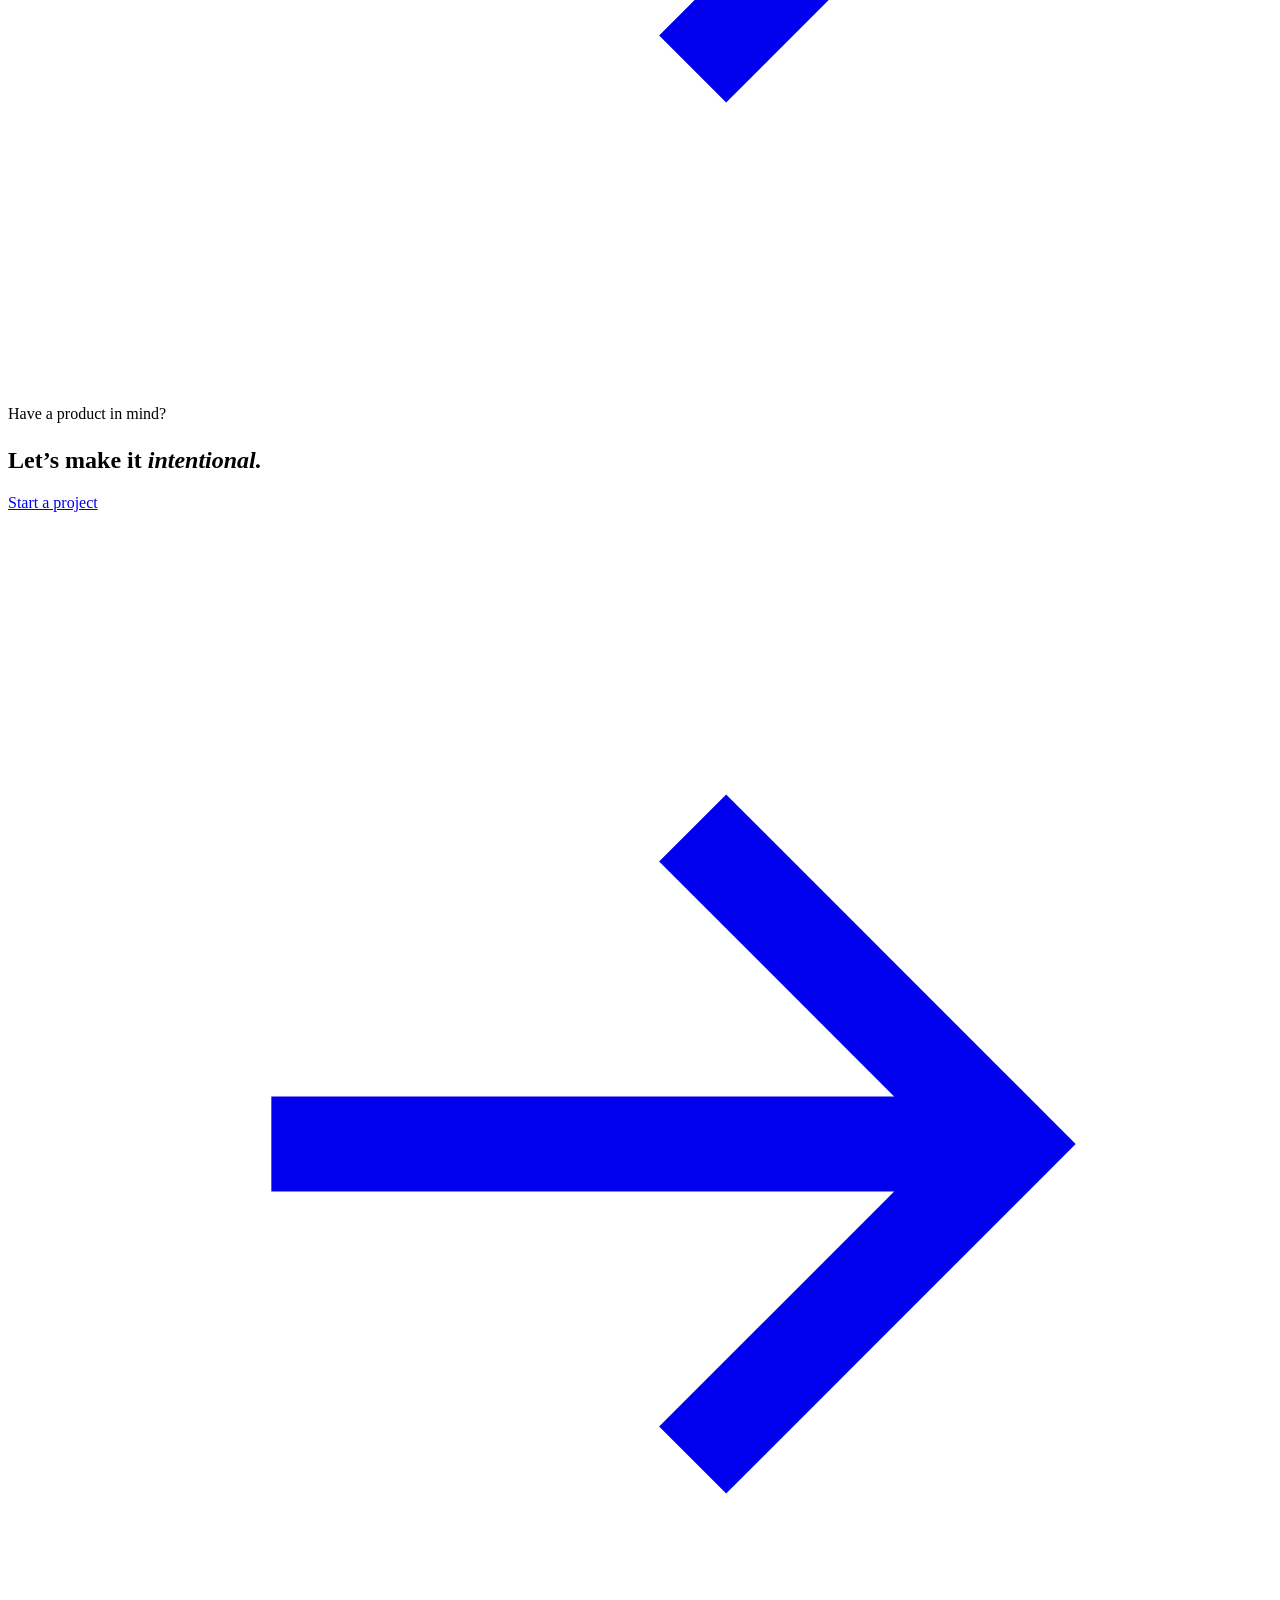
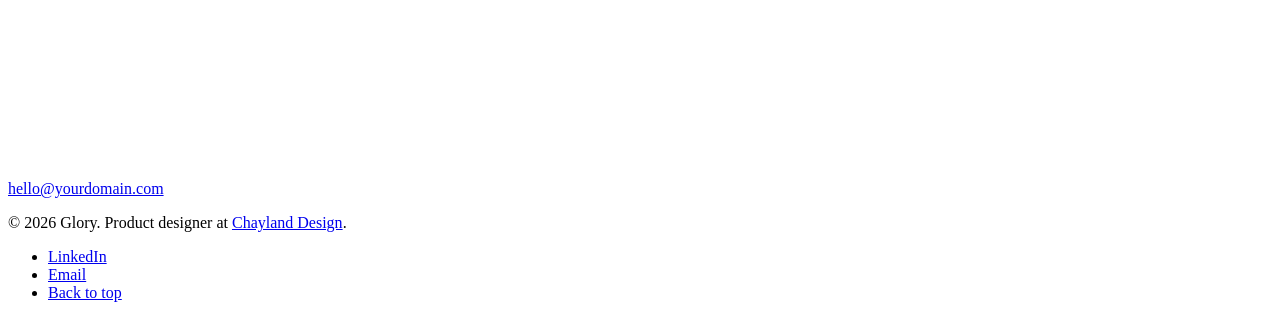
==== commit 37fbdaca: "Add files via upload" ====
--- a/index.html
+++ b/index.html
@@ -1,180 +1,247 @@
-<!DOCTYPE html>
+<!doctype html>
 <html lang="en">
 <head>
 <meta charset="utf-8">
 <meta name="viewport" content="width=device-width, initial-scale=1">
-<title>Glory Vherabad — Product UI/UX Designer</title>
-<meta name="description" content="Product UI/UX Designer working across mobile apps, websites, and digital products.">
+<title>Glory · Product Designer for startups and SaaS</title>
+<meta name="description" content="Glory is a UI/UX product designer who designs websites, mobile apps and web products, builds fast with AI, and finishes every detail by hand.">
+<meta name="theme-color" content="#0b0b0c">
+<meta property="og:title" content="Glory · Product Designer for startups and SaaS">
+<meta property="og:description" content="Glory is a UI/UX product designer who designs websites, mobile apps and web products, builds fast with AI, and finishes every detail by hand.">
+<meta property="og:type" content="website">
+<meta property="og:url" content="https://desisgnportfolio.vercel.app/">
+<meta property="og:image" content="https://desisgnportfolio.vercel.app/assets/img/og.jpg">
+<meta name="twitter:card" content="summary_large_image">
+<link rel="icon" href="assets/img/favicon.svg" type="image/svg+xml">
 <link rel="preconnect" href="https://fonts.googleapis.com">
 <link rel="preconnect" href="https://fonts.gstatic.com" crossorigin>
-<link href="https://fonts.googleapis.com/css2?family=Archivo:wght@400;500;600;700&family=Instrument+Serif:ital@0;1&display=swap" rel="stylesheet">
-<link rel="stylesheet" href="styles.css">
+<link href="https://fonts.googleapis.com/css2?family=Cormorant+Garamond:ital,wght@0,500;0,600;1,400;1,500&family=DM+Mono:wght@400&family=Manrope:wght@300;400;600;700&display=swap" rel="stylesheet">
+<link rel="stylesheet" href="assets/css/site.css">
+<script>(function(){var d=document.documentElement,s=null;try{s=localStorage.getItem('motion')}catch(e){}var r=window.matchMedia('(prefers-reduced-motion: reduce)').matches;if(s==='off'||(s===null&&r))d.classList.add('no-motion');else d.classList.add('js-motion')})()</script>
 </head>
 <body>
-<div class="progress" id="progress"></div>
-<div class="counter" id="counter" aria-hidden="true">000%</div>
-
-<header>
+<a class="skip" href="#main">Skip to content</a>
+<header class="site-header">
   <div class="wrap nav">
-    <a class="logo" href="index.html">glory<span>.</span></a>
-    <button class="burger" id="burger" aria-label="Menu">☰</button>
-    <nav class="nav-links" id="menu">
-      <a href="index.html" aria-current="page">work</a>
-      <a href="about.html">about</a>
-      <a href="contact.html">contact</a>
-      <a class="nav-cta" href="contact.html">get in touch</a>
+    <a class="brand" href="index.html" aria-label="Glory, product designer. Home"><b>Glory</b><span>Product Designer</span></a>
+    <button class="icon-btn menu-btn" type="button" aria-expanded="false" aria-controls="site-menu" aria-label="Open menu">
+      <svg viewBox="0 0 24 24" fill="none" stroke="currentColor" stroke-width="1.8" aria-hidden="true"><path d="M4 8h16M4 16h16"/></svg>
+    </button>
+    <nav aria-label="Main">
+      <ul class="nav-list" id="site-menu">
+        <li><a href="index.html#work">Work</a></li>
+        <li><a href="about.html">About</a></li>
+        <li><a href="contact.html">Contact</a></li>
+      </ul>
     </nav>
+    <button class="icon-btn motion-btn" type="button" data-motion-toggle aria-pressed="false" aria-label="Pause animations" title="Pause animations">
+      <svg class="i-pause" viewBox="0 0 24 24" fill="currentColor" aria-hidden="true"><rect x="6" y="5" width="4" height="14" rx="1"/><rect x="14" y="5" width="4" height="14" rx="1"/></svg>
+      <svg class="i-play" viewBox="0 0 24 24" fill="currentColor" aria-hidden="true"><path d="M7 5l12 7-12 7z"/></svg>
+    </button>
   </div>
 </header>
 
-<main>
-  <!-- HERO -->
-  <section class="hero">
-    <div class="wrap">
-      <h1>I design digital products <span class="serif">people enjoy using.</span></h1>
-      <p class="lead">I’m a Product UI/UX Designer working across mobile apps, websites, and digital products.</p>
-      <p class="lead">I turn ideas and complex problems into simple, clear experiences that make sense to the people using them.</p>
-      <div class="btns">
-        <a class="btn" href="#work">View my work</a>
-        <a class="btn ghost" href="about.html">About me</a>
-      </div>
-    </div>
-  </section>
-
-  <!-- WORK -->
-  <section id="work">
-    <div class="wrap">
-      <div class="sec-head">
-        <span class="mark">selected work</span>
-        <h2>A collection of things I’ve designed</h2>
-        <p>Mobile apps, websites, and digital products, from first idea to shipped screens.</p>
-      </div>
-
-      <div class="work">
-        <article class="card">
-          <div class="thumb one">project thumbnail</div>
-          <div class="card-body">
-            <h3>Project Name</h3>
-            <div class="meta">Mobile App · Product Design</div>
-            <p>A mobile experience designed to help people do something more easily.</p>
-            <a class="more" href="#">View project</a>
+<main id="main">
+  <section class="hero dark" aria-labelledby="hero-title">
+    <div class="orb-wrap" aria-hidden="true"><div class="orb-glow"></div><canvas id="orb"></canvas></div>
+    <div>
+      <p class="hero-hello">Hello, my name is</p>
+      <h1 id="hero-title" class="hero-name" aria-label="Glory"><span style="--i:0">G</span><span style="--i:1">L</span><span style="--i:2">O</span><span style="--i:3">R</span><span style="--i:4">Y</span></h1>
+      <p class="hero-sub">I help startups and SaaS teams solve complex problems through thoughtful design.</p>
+    </div>
+    <div class="hero-meta">
+      <span class="hide-sm">Product designer · UI/UX</span>
+      <span><span class="status-dot" aria-hidden="true"></span>Designing at <a href="https://chayland.com/">Chayland</a></span>
+      <a class="hide-sm" href="#work">Selected work ↓</a>
+    </div>
+  </section>
+
+  <section class="section paper" aria-labelledby="intro-title">
+    <div class="wrap intro-grid">
+      <div class="reveal">
+        <p class="eyebrow"><span class="num">01</span> How I work</p>
+        <h2 id="intro-title" class="statement" style="margin-top:1.5rem">AI gets a product to good. <em>Design</em> gets it to right.</h2>
+      </div>
+      <div class="prose reveal" style="--d:150ms">
+        <p>I design websites, mobile apps and web products, and I build a lot of them myself with AI. It lets me test real ideas in days instead of weeks.</p>
+        <p>The speed is the easy part. The work is deciding what to cut, what to say first, and how each screen should feel in someone’s hand. That part still needs a person who cares.</p>
+      </div>
+    </div>
+  </section>
+
+  <section id="work" class="section paper" style="padding-top:0" aria-labelledby="work-title">
+    <div class="wrap">
+      <div class="sec-head split reveal">
+        <div>
+          <p class="eyebrow"><span class="num">02</span> Selected work</p>
+          <h2 id="work-title" style="margin-top:1.5rem">Products I’ve <em>shaped</em></h2>
+        </div>
+        <p class="muted">Four recent projects with the Chayland Design team, from a language app to a pool service with its own customer portal.</p>
+      </div>
+      <ul class="work-grid">
+<li class="reveal" style="--d:0ms">
+  <a class="work-card" href="work/yaqalbi.html">
+    <div class="media"><img src="assets/img/work/yaqalbi-cover.webp" width="1600" height="1000" alt="" loading="lazy" decoding="async"></div>
+    <div class="info">
+      <span class="idx" aria-hidden="true">01</span>
+      <h3>Ya Qalbi <span class="arrow" aria-hidden="true">↗</span></h3>
+      <p>A language app that teaches Lebanese Arabic the way families actually speak it.</p>
+      <ul class="tags" aria-label="Scope"><li>Mobile app</li><li>Website</li><li>Brand system</li></ul>
+    </div>
+  </a>
+</li>
+<li class="reveal" style="--d:120ms">
+  <a class="work-card" href="work/chakra-lounge.html">
+    <div class="media"><img src="assets/img/work/chakra-cover.webp" width="1600" height="1000" alt="" loading="lazy" decoding="async"></div>
+    <div class="info">
+      <span class="idx" aria-hidden="true">02</span>
+      <h3>Chakra Lounge <span class="arrow" aria-hidden="true">↗</span></h3>
+      <p>A calmer, plain-language way into chakra-based self-care, built to grow into an app.</p>
+      <ul class="tags" aria-label="Scope"><li>Website redesign</li><li>Content structure</li></ul>
+    </div>
+  </a>
+</li>
+<li class="reveal" style="--d:0ms">
+  <a class="work-card" href="work/orlandos-oasis.html">
+    <div class="media"><img src="assets/img/work/oasis-cover.webp" width="1600" height="1000" alt="" loading="lazy" decoding="async"></div>
+    <div class="info">
+      <span class="idx" aria-hidden="true">03</span>
+      <h3>Orlando’s Oasis <span class="arrow" aria-hidden="true">↗</span></h3>
+      <p>Pool care that shows its price up front, plus a customer web app for every visit.</p>
+      <ul class="tags" aria-label="Scope"><li>Website</li><li>Web app</li><li>Service design</li></ul>
+    </div>
+  </a>
+</li>
+<li class="reveal" style="--d:120ms">
+  <a class="work-card" href="work/pachamamas.html">
+    <div class="media"><img src="assets/img/work/pachamamas-cover.webp" width="1600" height="1000" alt="" loading="lazy" decoding="async"></div>
+    <div class="info">
+      <span class="idx" aria-hidden="true">04</span>
+      <h3>Pachamamas <span class="arrow" aria-hidden="true">↗</span></h3>
+      <p>An online shop for small-batch botanical skincare, told by the woman who makes it.</p>
+      <ul class="tags" aria-label="Scope"><li>E-commerce</li><li>Website</li></ul>
+    </div>
+  </a>
+</li>
+      </ul>
+    </div>
+  </section>
+
+  <section class="section dark" aria-labelledby="compare-title">
+    <div class="wrap">
+      <div class="sec-head split reveal">
+        <div>
+          <p class="eyebrow"><span class="num">03</span> The human touch</p>
+          <h2 id="compare-title" style="margin-top:1.5rem">Same brief. <em>Different care.</em></h2>
+        </div>
+        <p class="muted">Drag the handle. On the left is what a quick AI prompt gives you. On the right is the same hero after an hour of design decisions.</p>
+      </div>
+      <div class="compare reveal">
+        <div class="layer mock-ai" aria-hidden="true">
+          <div class="card">
+            <span class="pill">✨ Next-gen pool care</span>
+            <div class="h">🌊 Revolutionize Your Pool Experience</div>
+            <div class="p">Unlock the power of crystal-clear water with our cutting-edge, seamless solutions.</div>
+            <div class="b"><span>Get Started</span><span>Learn More</span></div>
+            <div class="f"><span>⚡ Fast</span><span>🚀 Innovative</span><span>💎 Premium</span></div>
           </div>
-        </article>
-
-        <article class="card">
-          <div class="thumb two">project thumbnail</div>
-          <div class="card-body">
-            <h3>Project Name</h3>
-            <div class="meta">Website · UI/UX Design</div>
-            <p>A website designed to make information easier to understand and navigate.</p>
-            <a class="more" href="#">View project</a>
+        </div>
+        <div class="layer after mock-human" aria-hidden="true">
+          <div class="card">
+            <div class="k">Pool service · West Palm Beach</div>
+            <div class="h">Crystal clear pools.<br>Zero hassle.</div>
+            <div class="p">Weekly visits, every chemical included, and photos after each one from background-checked technicians.</div>
+            <div class="row"><span class="b">Book my first visit</span><span class="price">Plans from <b>$150/mo</b></span></div>
+            <div class="proof"><span>★ 5.0 verified reviews</span><span>No contract option</span></div>
           </div>
-        </article>
-
-        <article class="card">
-          <div class="thumb three">project thumbnail</div>
-          <div class="card-body">
-            <h3>Project Name</h3>
-            <div class="meta">Web App · Product Design</div>
-            <p>A digital product designed to help users accomplish something with less friction.</p>
-            <a class="more" href="#">View project</a>
-          </div>
-        </article>
-      </div>
-    </div>
-  </section>
-
-  <!-- WHAT I WORK ON -->
-  <section>
-    <div class="wrap">
-      <div class="sec-head">
-        <span class="mark">what I work on</span>
-        <h2>Different products, same way of thinking</h2>
-        <p>I design different kinds of digital experiences, depending on what the product needs.</p>
-      </div>
-      <div class="grid-4">
-        <div class="cell">
-          <h3>Mobile Apps</h3>
-          <p>Apps designed around real user needs, from the overall experience down to the smallest interaction.</p>
-        </div>
-        <div class="cell">
-          <h3>Websites</h3>
-          <p>Websites that communicate clearly, look intentional, and make it easy for people to find what they need.</p>
-        </div>
-        <div class="cell">
-          <h3>Web Apps</h3>
-          <p>Digital tools and platforms that help people complete tasks, manage information, or get things done.</p>
-        </div>
-        <div class="cell">
-          <h3>Product Experiences</h3>
-          <p>The complete experience of using a digital product, including how people move through it, understand it, and interact with it.</p>
-        </div>
-      </div>
-    </div>
-  </section>
-
-  <!-- PROCESS -->
-  <section>
-    <div class="wrap">
-      <div class="sec-head">
-        <span class="mark">how I design</span>
-        <h2>I start with the problem, <span class="serif">not just the screen.</span></h2>
-      </div>
-      <div class="steps">
-        <div class="step">
-          <div class="n">01</div>
-          <div><h3>Understand</h3><p>What are we trying to solve? Who are we solving it for?</p></div>
-        </div>
-        <div class="step">
-          <div class="n">02</div>
-          <div><h3>Simplify</h3><p>I organize information and remove unnecessary complexity.</p></div>
-        </div>
-        <div class="step">
-          <div class="n">03</div>
-          <div><h3>Design</h3><p>I turn the solution into clear screens, interactions, and visual systems.</p></div>
-        </div>
-        <div class="step">
-          <div class="n">04</div>
-          <div><h3>Refine</h3><p>I test ideas, look for problems, and improve the experience.</p></div>
-        </div>
-        <div class="step">
-          <div class="n">05</div>
-          <div><h3>Build</h3><p>I work with developers and the wider team to bring the design into the real product.</p></div>
-        </div>
-      </div>
-    </div>
-  </section>
-
-  <div class="marquee" aria-hidden="true">
-    <div>understand <span>·</span> simplify <span>·</span> design <span>·</span> refine <span>·</span> build <span>·</span> understand <span>·</span> simplify <span>·</span> design <span>·</span> refine <span>·</span> build <span>·</span> </div>
+        </div>
+        <span class="tag-l" aria-hidden="true">AI first draft</span>
+        <span class="tag-r" aria-hidden="true">After design</span>
+        <label class="sr-only" for="compare-range">Compare the AI first draft with the designed version</label>
+        <input id="compare-range" type="range" min="0" max="100" value="50">
+        <div class="divider" aria-hidden="true"><span class="knob"><svg viewBox="0 0 24 24" fill="none" stroke="currentColor" stroke-width="2"><path d="M9 6l-6 6 6 6M15 6l6 6-6 6"/></svg></span></div>
+      </div>
+      <p class="sr-only">The AI draft reads “Revolutionize your pool experience” with a purple gradient, emoji, two competing buttons and vague claims. The designed version reads “Crystal clear pools. Zero hassle.”, explains what is included, shows the starting price and has one clear button.</p>
+      <ul class="diff-list">
+        <li class="reveal"><h3>Specific beats impressive</h3><p>“Every chemical included” tells a homeowner more than any “cutting-edge solution”.</p></li>
+        <li class="reveal" style="--d:100ms"><h3>One clear next step</h3><p>One button with a real verb. A second button just splits the decision.</p></li>
+        <li class="reveal" style="--d:200ms"><h3>Answer the real question</h3><p>People want to know the price. Showing it early builds trust faster than adjectives.</p></li>
+      </ul>
+    </div>
+  </section>
+
+  <div class="marquee dark" aria-hidden="true">
+    <div class="marquee-track">
+      <span>understand</span><span>✦</span><span>simplify</span><span>✦</span><span>design</span><span>✦</span><span>refine</span><span>✦</span><span>build</span><span>✦</span><span>understand</span><span>✦</span><span>simplify</span><span>✦</span><span>design</span><span>✦</span><span>refine</span><span>✦</span><span>build</span><span>✦</span><span>understand</span><span>✦</span><span>simplify</span><span>✦</span><span>design</span><span>✦</span><span>refine</span><span>✦</span><span>build</span><span>✦</span><span>understand</span><span>✦</span><span>simplify</span><span>✦</span><span>design</span><span>✦</span><span>refine</span><span>✦</span><span>build</span><span>✦</span>
+    </div>
   </div>
 
-  <!-- STATEMENT -->
-  <section class="statement">
-    <div class="wrap">
-      <span class="mark">beyond the interface</span>
-      <p style="margin-top:24px">Good design isn’t only about how a screen looks.</p>
-      <p class="dim" style="font-size:1.05rem;line-height:1.6;letter-spacing:0">It’s about whether someone understands what to do, knows where to go next, and can accomplish what they came to do. That’s what I try to achieve with every product I work on.</p>
+  <section class="section paper" aria-labelledby="services-title">
+    <div class="wrap">
+      <div class="sec-head reveal">
+        <p class="eyebrow"><span class="num">04</span> What I work on</p>
+        <h2 id="services-title" style="margin-top:1.5rem">Different products, <em>same care.</em></h2>
+      </div>
+      <ul class="cols-4">
+        <li class="reveal"><p class="eyebrow">A</p><h3>Websites</h3><p>Marketing sites and online shops that say the important thing first and make the next step obvious.</p></li>
+        <li class="reveal" style="--d:80ms"><p class="eyebrow">B</p><h3>Mobile apps</h3><p>App flows designed around one task per screen, built for thumbs, small moments and real habits.</p></li>
+        <li class="reveal" style="--d:160ms"><p class="eyebrow">C</p><h3>Web apps</h3><p>Customer portals and tools where people book, track, pay and manage things without calling support.</p></li>
+        <li class="reveal" style="--d:240ms"><p class="eyebrow">D</p><h3>AI-built products</h3><p>Prototypes and MVPs I vibe code with AI, then refine until they look and behave like a finished product.</p></li>
+      </ul>
+    </div>
+  </section>
+
+  <section class="section paper-2" aria-labelledby="process-title">
+    <div class="wrap">
+      <div class="sec-head split reveal">
+        <div>
+          <p class="eyebrow"><span class="num">05</span> Process</p>
+          <h2 id="process-title" style="margin-top:1.5rem">I start with the problem, <em>not the screen.</em></h2>
+        </div>
+      </div>
+      <ol class="steps">
+        <li class="reveal"><span class="n">01</span><h3>Understand</h3><p>What are we solving, and for whom? I talk to the team, read the reviews and look at what people actually do.</p></li>
+        <li class="reveal"><span class="n">02</span><h3>Simplify</h3><p>I organize the content and remove what doesn’t help someone decide or act.</p></li>
+        <li class="reveal"><span class="n">03</span><h3>Design</h3><p>Clear screens, interactions and a visual system that fits the brand, not a template.</p></li>
+        <li class="reveal"><span class="n">04</span><h3>Refine</h3><p>I test, look for friction, and polish spacing, copy and states until nothing feels accidental.</p></li>
+        <li class="reveal"><span class="n">05</span><h3>Build</h3><p>I work with developers, or build it myself with AI, so the shipped product matches the design.</p></li>
+      </ol>
+    </div>
+  </section>
+
+  <section class="section dark" aria-labelledby="now-title">
+    <div class="wrap now">
+      <div class="reveal">
+        <p class="eyebrow"><span class="status-dot" aria-hidden="true"></span>Currently</p>
+        <h2 id="now-title" style="margin-top:1.5rem;max-width:18ch">Designing apps and digital products at <em>Chayland Design.</em></h2>
+      </div>
+      <div class="reveal" style="--d:120ms">
+        <a class="btn btn-ghost" href="https://chayland.com/">Visit Chayland <svg viewBox="0 0 24 24" fill="none" stroke="currentColor" stroke-width="1.8" aria-hidden="true"><path d="M5 12h14M13 6l6 6-6 6"/></svg></a>
+      </div>
     </div>
   </section>
 </main>
-
-<footer>
+<footer class="site-footer dark">
   <div class="wrap">
-    <div class="foot-top">
-      <div>
-        <span class="mark">let’s make something better</span>
-        <h2 style="margin-top:16px">Working on a new product or improving an existing one?</h2>
-      </div>
-      <a class="btn" href="contact.html">Get in touch</a>
-    </div>
-    <div class="foot-bottom">
-      <span>© <span id="yr"></span> Glory Vherabad</span>
-      <span>Product UI/UX Designer</span>
+    <div class="footer-cta reveal">
+      <p class="eyebrow">Have a product in mind?</p>
+      <h2 style="margin-top:1.5rem">Let’s make it <em>intentional.</em></h2>
+      <div class="btn-row">
+        <a class="btn btn-light" href="contact.html">Start a project <svg viewBox="0 0 24 24" fill="none" stroke="currentColor" stroke-width="1.8" aria-hidden="true"><path d="M5 12h14M13 6l6 6-6 6"/></svg></a>
+        <a class="btn btn-ghost" href="mailto:hello@yourdomain.com">hello@yourdomain.com</a>
+      </div>
+    </div>
+    <div class="footer-bottom">
+      <p>© <span data-year>2026</span> Glory. Product designer at <a class="link" href="https://chayland.com/">Chayland Design</a>.</p>
+      <ul>
+        <li><a href="https://www.linkedin.com/" rel="noopener">LinkedIn</a></li>
+        <li><a href="mailto:hello@yourdomain.com">Email</a></li>
+        <li><a href="#main">Back to top</a></li>
+      </ul>
     </div>
   </div>
 </footer>
-
-<script src="script.js"></script>
+<script src="assets/js/site.js" defer></script>
+<script src="assets/js/orb.js" defer></script>
 </body>
 </html>
